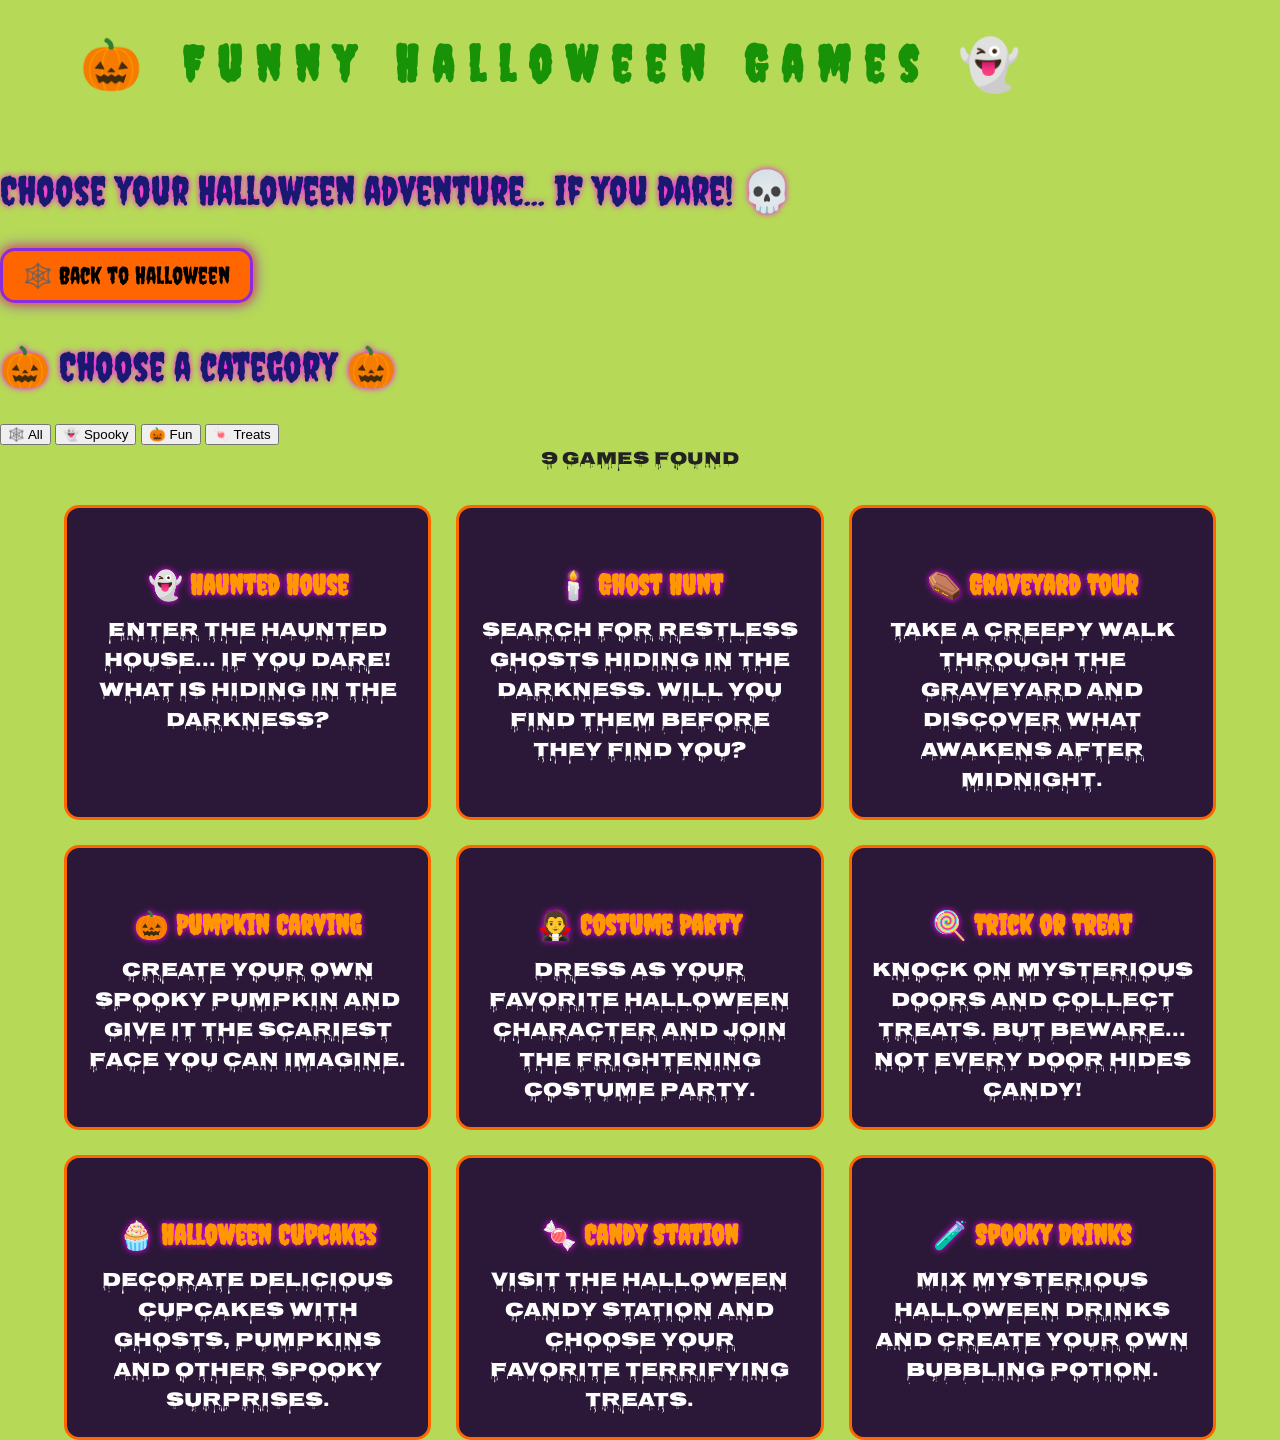
==== funnygames.html @ 908add5f "nieuwe pagina toegevoegd:funny games, met 9 kaarten, werkende filters, actieve filterknop. Js en css" ====
<!DOCTYPE html>
<html lang="nl">
<head>
    <meta charset="UTF-8">
    <meta name="viewport" content="width=device-width, initial-scale=1.0">
    <link rel="stylesheet" href="style.css">
    <link rel="stylesheet" href="funnygames.css">
    <link href="https://fonts.googleapis.com/css2?family=Creepster&display=swap"
      rel="stylesheet">
    <link href="https://fonts.googleapis.com/css2?family=Nosifer&display=swap"
      rel="stylesheet">
    <link rel="preconnect" href="https://fonts.googleapis.com">
    <link rel="preconnect" href="https://fonts.gstatic.com" crossorigin>
    <link href="https://fonts.googleapis.com/css2?family=Cormorant+Garamond:wght@400;600&family=Great+Vibes&family=Libre+Baskerville:wght@400;700&family=Public+Sans:wght@300;400;600&display=swap" rel="stylesheet">
    <title>Funny Games</title>
</head>
<body>
    <h1>🎃 Funny Halloween Games 👻</h1>

    <h2>Choose your Halloween adventure... if you dare! 💀</h2>

    <a href="index.html" class="back-btn">🕸️ Back to Halloween</a>

    <section class="games-section">

        <h2>🎃 Choose a category 🎃</h2>

        <div class="filter-buttons">

            <button type="button" data-filter="all">🕸️ All</button>

            <button type="button" data-filter="spooky">👻 Spooky</button>

            <button type="button" data-filter="fun">🎃 Fun</button>

            <button type="button" data-filter="treats">🍬 Treats</button>

        </div>

    <p id="filterStatus">9 games found</p>

    <div class="games-grid">

        <!--Fictieve button die niet bestaat alleen voor test bedoeld, Monsters oproepen alleen in noodgevallen haha
          <button type="button" data-filter="monsters">🧟 Monsters</button>-->

        <!--Spooky-->

        <article class="game-card" data-category="spooky">

            <h3>👻 Haunted House</h3>
            <p>
            Enter the haunted house... if you dare!
            What is hiding in the darkness?
            </p>
        
        </article>

        <article class="game-card" data-category="spooky">
            <h3>🕯️ Ghost Hunt</h3>
            <p>
            Search for restless ghosts hiding in the darkness.
            Will you find them before they find you?
            </p>
            </article>

        <article class="game-card" data-category="spooky">

            <h3>⚰️ Graveyard Tour</h3>
            <p>
            Take a creepy walk through the graveyard
            and discover what awakens after midnight.
            </p>
        </article>

        <!-- FUN -->

        <article class="game-card" data-category="fun">
            <h3>🎃 Pumpkin Carving</h3>
            <p>
            Create your own spooky pumpkin
            and give it the scariest face you can imagine.
            </p>
        </article>

        <article class="game-card" data-category="fun">
            <h3>🧛 Costume Party</h3>
            <p>
            Dress as your favorite Halloween character
            and join the frightening costume party.
            </p>
        </article>

        <article class="game-card" data-category="fun">
            <h3>🍭 Trick or Treat</h3>
            <p>
            Knock on mysterious doors and collect treats.
            But beware... not every door hides candy!
            </p>
        </article>


        <!-- TREATS -->

        <article class="game-card" data-category="treats">
            <h3>🧁 Halloween Cupcakes</h3>
            <p>
            Decorate delicious cupcakes with ghosts,
            pumpkins and other spooky surprises.
            </p>
        </article>

        <article class="game-card" data-category="treats">
            <h3>🍬 Candy Station</h3>
            <p>
            Visit the Halloween candy station
            and choose your favorite terrifying treats.
            </p>
        </article>

        <article class="game-card" data-category="treats">
            <h3>🧪 Spooky Drinks</h3>
            <p>
            Mix mysterious Halloween drinks
            and create your own bubbling potion.
            </p>
        </article>


    </div>


</section>















    <script src="funnygames.js"></script>

    

</body>
</html>
---- style.css ----
body {
    margin: 0;
    padding: 0;
    font-family: "Great-vibes", sans-serif;
    background-color: #b6d957;
    background-image: linear-gradient(to right,  #76b82a 0%,
    #d6e84a 30%,
    #f4d03f 60%,
    #8bc34a 100% );
       
    color: #222;
    transition: background 0.3s ease;
    min-height: 100vd;
   
}

h1{ 
    display: inline-block;
    font-family: "Creepster", cursive;
    letter-spacing: 14px;
    font-size: 50px;
    color: rgb(24, 146, 7);
    margin-left: 80px;
    align-items: center;
    font-weight: 800;
    margin-top: 0.5;
       
 }
 .title-center{
    text-align: center;
 }
 .halloween-title-box {
    display: inline-block;
}
.drip-line {
    position: relative;

    width: 92%;
    height: 7px;

    margin: 5px  auto 0;
    margin-right: 3px;
    margin-top: 0;

    background-color: orange;

    border-radius: 10%;

    box-shadow:
        0 0 5px orange,
        0 0 10px #ff6600;
}


/* Algemene vorm van een druppel */
.drop {
    position: absolute;

    top: 5px;

    width: 12px;
    background-color: orange;

    border-radius: 0 0 60% 60%;
    transform: scaleX(0.8);

    clip-path: polygon(
        10% 0%,
        90% 0%,
        100% 45%,
        85% 75%,
        50% 100%,
        15% 75%,
        16% 45%,
    );
}
/* Verschillende druppels */
.drop1 {
    left: 8%;
    width: 7px;
    height: 16px;
}

.drop2 {
    left: 25%;
    width: 12px;
    height: 28px;
}

.drop3 {
    left: 42%;
    width: 8px;
    height: 13px;
}

.drop4 {
    left: 59%;
    width: 13px;
    height: 24px;
}

.drop5 {
    left: 76%;
    width: 9px;
    height: 18px;
}

.drop6 {
    left: 92%;
    width: 11px;
    height: 26px;
}



#paragraph{
    color:rgb(213, 213, 46);
    font-size: 25px;
    transition: 0.3s;
}

h2 {
    font-family: "Creepster", cursive;
    margin-top: 0;
    margin-left: 0;
    font-size: 40px;
    color:#ff9800;
    font-weight: 100;
    padding:0;
}

p {
    font-family: "Nosifer", cursive;
    font-size: 1.1rem;
    text-align: center;
    margin: 0;
    font-weight: 100;
}

#colorBtn{
    color: black;
}
#colorBtn{
    background-color:#d2c747;
    border: 3px solid #6b4785;
    
    box-shadow:
        0 0 8px #8a2be2,
        0 0 10px #8a2be2;

    transition: 
        transform 0.3s ease,
        box-shadow 0.3s ease,
        filter 0.3s ease;

    cursor: pointer;
}

#colorBtn.actief:hover{
    background-color: #07941a;

}

.gedraaid{
    transform: rotate(180deg);
}
#darkModeBtn{
    font-family: "Nosifer", cursive;
    background-color:#ff6600 ;
    color: black;
    

    transition: 0.4s ease;

    box-shadow:
        0 0 5px #ff6600,
        0 0 10px #ff6600;
    width: 350px;   
    font-size: 18px;
    height: 65px;
    border-radius: 15px;
}
/* DARK MODE - moet later staan */
body.dark #darkModeBtn {
    color: white;

    text-shadow:
        0 0 5px #ff00ff,
        0 0 10px #ff00ff,
        0 0 20px #ff69b4;
}


#dagenBtn {
    font-family: "Nosifer", cursive;
    background-color: #ff6600;
    color: black;
    margin-top: 50px;
    margin-left: 30px;

    transition: 0.4s ease;

    box-shadow:
        0 0 5px #ff6600,
        0 0 10px #ff6600;
    width: 550px;   
    font-size: 18px;
    height: 40px;
    border-radius: 15px;
}

#darkModeBtn:hover,
#dagenBtn:hover {
    background-color: #ff4500;

    transform: translateY(-3px);

    box-shadow:
        0 0 8px #ff6600,
        0 0 15px #ff4500,
        0 0 25px #ff2200;
        animation: fireGlow 0.5s infinite alternate;
}
#musicBtn{
    font-family: "Nosifer", cursive;
    background-color: #ff6600;
    color: black;
    margin-top: 50px;
    margin-left: 30px;

    transition: 0.4s ease;

    box-shadow:
        0 0 5px #ff6600,
        0 0 10px #ff6600;
    width: 550px;   
    font-size: 18px;
    height: 40px;
    border-radius: 15px;

}
@keyframes fireGlow {

    from {
        box-shadow:
            0 0 5px #ff6600,
            0 0 10px #ff4500,
            0 0 15px #ff2200;
    }

    to {
        box-shadow:
            0 0 10px #ff9900,
            0 0 20px #ff6600,
            0 0 30px #ff2200;
    }
}
.fire-button-container {
    position: relative;
    display: inline-block;

    margin-top: 30px;
}
.flame {
    position: absolute;

    bottom: 40px;

    width: 22px;
    height: 38px;

    background-color: #ff6600;

    border-radius: 50% 0% 20% 50%;

    transform: translateY(10px) scale(0.7);

    opacity: 0;

    pointer-events: none;
    box-shadow:
        0 0 8px #ff6600,
        0 0 15px #ff3300;
}
.flame::after {
    content: "";

    position: absolute;

    width: 30px;
    height: 60px;

    left: 6px;
    bottom: 4px;

    background-color: #ffcc00;

    clip-path: polygon(
    50% 0%,
    62% 22%,
    75% 12%,
    72% 38%,
    92% 30%,
    82% 60%,
    100% 72%,
    72% 100%,
    28% 100%,
    0% 72%,
    18% 52%,
    12% 32%,
    35% 42%
);
}

.flame1 {
    left: 25%;
}

.flame2 {
    left: 50%;
    height: 45px;
}

.flame3 {
    left: 75%;
}
.fire-button-container:hover .flame {
    opacity: 1;

    animation: vlamOmhoog 1s infinite;
}
@keyframes vlamOmhoog {

    0% {
        transform: translateY(10px) scale(0.7);
        opacity: 0;
    }

    40% {
        opacity: 1;
    }

    100% {
        transform: translateY(-40px) scale(0.2);
        opacity: 0;
    }
}
.flame1 {
    animation-delay: 0s !important;
}

.flame2 {
    animation-delay: 0.3s !important;
}

.flame3 {
    animation-delay: 0.6s !important;
}
#toggleParagraphBtn,
#draaiBtn,
#rechtopBtn{
   
    border: 3px solid #8a2be2;

    box-shadow:
        0 0 5px #8a2be2,
        0 0 10px #8a2be2,
        0 0 15px #8a2be2;
}
#toggleParagraphBtn:hover,
#draaiBtn:hover,
#rechtopBtn:hover,
#colorBtn:hover {
    transform: scale(1.05);

    box-shadow:
        0 0 10px #ff6600,
        0 0 20px #8a2be2,
        0 0 30px #8a2be2;

    filter: brightness(1.15);
}

/* Header */
header {
    display: flex;
    justify-content: space-between;
    align-items: center;
    padding: 15px 20px;
}

/* Knoppen */
.button-grid{
    font-family: "Nosifer", cursive;
    background-color: none;
    color: rgb(227, 164, 54);
    font-size: 1rem;
    padding: 8px 14px;
    border: none;
    border-radius: 15px;
    cursor: pointer;
    transition: 0.6s ease;
    align-items: center;
    display: grid;
    grid-template-columns: auto auto;
    width: auto;
    margin-left: 300px;

    gap: 20px;
    justify-content: center;
    margin-top: 30px;
    white-space: nowrap;
    width: fit-content;

}
.button-grid button {
    font-family: "Nosifer", cursive;
    background-color: #ff4500;
    color: black;
    font-size: 1.3rem;
    padding: 10px 20px;

    min-width: 220px;
    min-height: 45px;

    border: none;
    border-radius: 15px;

    cursor: pointer;
    transition: 0.6s ease;
     
}
   


button:hover {
    transform: translateY(-2px);
    background-color: rgb(222, 244, 27);
}
h2{
    margin-top: 40px;
    color: midnightblue;
    filter: drop-shadow(0 0 3px magenta);
}
.center-subtitle{
    text-align: center;
    text-decoration: underline !important;
    color: midnightblue;
    filter: drop-shadow(0 0 3px magenta);
}


/* Accent */
.accent {
    color: orange;
    background-color: black;
    padding: 5px;
}


/* Paragraph toggle */
.paragraph-style {
    padding: 14px 28px;
    font-size: 2rem;
    border-radius: 15px;
    background-color: green;
    color: white;
    text-align: center;
    width: 400px;
    margin-left: 30%;
}
.green{
    background-color: rgb(204, 249, 40);
}
.p toggelen{
    color:#ff00ff;
}
section{
    height: 100px;
    margin: 0;
    padding:0;


}

.rotate0 {
    transform: scale(0.95)rotate(0deg);
    transition: transform 0.3s ease;
}

.rotate180 {
    transform: scale(0.95)rotate(180deg);
    transition: transform 0.3s ease;
}

/* Layout main */
main {
    display: inline;
    gap: 30px;
    padding: 20px;
    
}

main section {
    background: white;
    padding: 20px;
    border-radius: 12px;
    box-shadow: 0 2px 6px rgba(0,0,0,0.1);
    animation: fadeInUp 0.5s ease forwards;
}

/* Puff image */
.puff-image {
    width: 100%;
    opacity: 0;
    transform: scale(0.95) rotate(180deg);
    transition: transform 0.3s ease, opacity 1s ease;
}

/*Mist laag 1*/
.mist-1{
    animation: mistLinks 12s ease-in-out infinite alternate;
}
/*Mist laag 2*/
.mist-2{
    top:40%;
    opacity: 0.45;
    animation: mistRechts 18s ease-in-out infinite alternate;
}
/* Mist laag 3*/
.mist-3{
    top:55%;
    opacity:0.35;
     animation: mistLinks 25s ease-in-out infinite alternate;
}

/* Neon glow box */
.neon-box {
    margin-top: 20px;
    padding: 15px;
    text-align: center;
    color: #fff;
    background: #111;
    border-radius: 10px;
    box-shadow: 0 0 13px #ff00ff, 0 0 25px #ff00ff;
    animation: neonPulse 2s infinite alternate;
}

/* Halloween tekst */
#Halloween {
    margin-left: 60px ;
    margin-bottom: 30px;
    margin-right: 100px;
    font-size: 22px;
    text-align: right;
    font-weight: bold;
    color: midnightblue;
    filter: drop-shadow(0 0 3px magenta);
    display: inline-block;
}
.webben {
    margin-left: -10px;
    font-size: 30px;
    filter: grayscale(100%) brightness(0) invert(1);
    text-shadow: 0 0 8px white;
}

/* Dark mode */
body.dark {
    background-color: #121212;
    background-image: none;
    color: #f5f5f5;
    text-shadow:
        0 0 5px #ff00ff,
        0 0 10px #ff00ff,
        0 0 20px #ff69b4;
}
body.dark #toggleParagraphBtn,
body.dark #draaiBtn,
body.dark #rechtopBtn,
body.dark #colorBtn,
body.dark #musicBtn {
    color: white;

    text-shadow:
        0 0 5px #ff00ff,
        0 0 10px #ff00ff,
        0 0 20px #ff69b4;
}

body.dark main section {
    background: #1e1e1e;
    
}

body.dark h1 {
    color: #ff9800;
}

body.dark .neon-box {
    background: #000;
}

body.dark .puff-image {
    filter: brightness(0.9) contrast(1.1);
}

body.dark .mist {
    background: radial-gradient(circle, rgba(255,255,255,0.15) 0%, rgba(255,255,255,0) 70%);
}

/* Animaties */
@keyframes mistPuff {
    0% { opacity: 0; transform: scale(0.8); }
    40% { opacity: 0.8; transform: scale(1.2); }
    100% { opacity: 0; transform: scale(1.5); }
}

@keyframes neonPulse {
    0% { box-shadow: 0 0 10px #ff00ff, 0 0 20px #ff00ff; }
    100% { box-shadow: 0 0 20px #ff00ff, 0 0 40px #ff00ff; }
}

@keyframes fadeInUp {
    from { opacity: 0; transform: translateY(20px); }
    to { opacity: 1; transform: translateY(0); }
}

/* Responsive */
@media (max-width: 700px) {
    main {
        grid-template-columns: 1fr;
        padding: 10px;
    }

    .puff-container {
        margin: 0 auto;
    }

    .neon-box {
        font-size: 0.95rem;
    }
}


.puff-container {
    position: relative;
    /*width: 1500px;*/
    max-width: 95%;
    height: 360px;
    max-width: 95%;
    margin: 0 auto;
    padding: 0;
    overflow: hidden;
    background-color: #c408c4;
    animation: spookyGlow 2s infinite alternate;
}
@keyframes spookyGlow {
    from {
        box-shadow:
            0 0 5px #8a2be2,
            0 0 10px #8a2be2;
    }

    to {
        box-shadow:
            0 0 10px #ff00ff,
            0 0 20px #8a2be2,
            0 0 30px #ff6600;
    }
    
}

.puff-container #foto {
    position: absolute;
    top:0;
    left:0;
    width: 100%;
    height: 100%;
    margin:0;
    padding:0;
    object-fit: cover;
    display: block;
    
}

.mist::before {
    content: "";
    position: absolute;
    
    left: 0;
    bottom: -30px;

    width: 100%;
    height: 150px;
    z-index: 1000;
    pointer-events: none;
    background-color:white;
      
    opacity: 0.7;
    filter: blur(25px);
    animation: mistBewegen 4s ease-in-out infinite alternate;
    border-radius: 50% 40% 60% 30%;
    
}
.mist::after {
    content: "";
    position: absolute;

    width: 300px;
    height: 90px;

    background-color: white;

    right: 20px;
    top: -10px;

    border-radius: 50%;

    opacity: 0.4;
    filter: blur(35px);
}

@keyframes mistBewegen {

    0% {
        left: -300px;
    }

    100% {
        left: 0px;
    }
}
.mist-achtergrond {
    bottom: 50px;
    height: 100px;

    opacity: 0.8;

    animation: mistAndereKant 7s ease-in-out infinite alternate;
}

@keyframes mistAndereKant {
    from {
        left: 300px;
    }

    to {
        left: -300px;
    }
}

#accentBtn{
    font-family: "Creepster", cursive;
    background-color : #ff6600;
    color: white;
    font-size: 26px;
    border-radius: 15px;
    box-shadow:
        0 0 8px #ff6600,
        0 0 15px #ff4500,
        0 0 25px #ff2200;
        animation: fireGlow 0.5s infinite alternate;

}
#inhoudResultaat{
    font-family: "Creepster", cursive;
    background-color : #ff6600;
    color: white;
    font-size: 26px;
    border-radius: 15px;
    box-shadow:
        0 0 8px #ff6600,
        0 0 15px #ff4500,
        0 0 25px #ff2200;
        animation: fireGlow 0.5s infinite alternate;
        display: inline-block;
}
h3{
    font-family: "Creepster", cursive;
    font-size: 30px;
    margin-top: 40px;
    color: midnightblue;
    filter: drop-shadow(0 0 3px magenta);
}
.games-grid {
    display: grid;

    grid-template-columns:
        repeat(auto-fit, minmax(300px, 1fr));

    gap: 25px;

    width: 90%;
    max-width: 1200px;

    margin: 30px auto;
}
.game-card {
    background-color: #2b1838;
    border: 3px solid #ff6600;
    border-radius: 15px;

    padding: 20px;
    min-height: 180px;

    text-align: center;
}
.game-card h3 {
    color: #ff9800;
    font-size: 28px;
    margin-bottom: 15px;
}

.game-card p {
    color: white;
    font-size: 20px;
    line-height: 1.5;
}
.filter-buttons button.active {
    background-color: #2b1838;
    color: #ff9800;
    border: 2px solid #ff6600;
    transform: scale(1.08);
}
.extra-buttons {
    font-family: "Creepster", cursive;
    display: flex;
    justify-content: center;
    align-items: center;
    gap: 25px;

    margin: 30px auto;
    flex-wrap: wrap;
}
.ketel-buttons {
    font-family: "Creepster", cursive;
    display: grid;
    grid-template-columns: 1fr 1fr 1fr;
    align-items: center;
    font-size: 30px;
    width: 100%;
    margin-top: 30px;
    
}
.ketel-buttons h3{
    grid-column: 1;
    grid-row: 1;
    justify-self: start;
    align-self: center;
    margin: 0;
}
#inhoudResultaat {
    grid-column: 2;
    grid-row: 1;
    justify-self: center;
    align-self: center;
    margin-left: 0;
}
.funnyGamesBtn {
    grid-column: 3;
    grid-row: 1;
    justify-self: center;
    align-self: center;
   
}
---- funnygames.css ----
.back-btn {
    display: inline-block;

    font-family: "Creepster", cursive;
    font-size: 24px;

    background-color: #ff6600;
    color: black;

    padding: 10px 20px;
    border: 3px solid #8a2be2;
    border-radius: 15px;

    text-decoration: none;
    cursor: pointer;

    box-shadow:
        0 0 8px #ff6600,
        0 0 15px #8a2be2;

    transition: 0.3s ease;
}

.back-btn:hover {
    transform: translateY(-3px);

    box-shadow:
        0 0 10px #ff6600,
        0 0 20px #8a2be2,
        0 0 30px #ff00ff;
}
body {
    background-image: url("https://disneycruiselineblog.com/wp-content/uploads/2023/10/Disney-Treasure-The-Haunted-Mansion-Parlor-Logo.jpg");
    /*background-image: url("https://mcdn.wallpapersafari.com/medium/11/8/YmTSnC.jpg");*/
   /* background-image: url("https://disneyparksblog.com/app/uploads/2023/08/Haunted-Mansion-Wallpapers-Hitchhiking-Ghosts.jpg");*/
    background-size: cover;
    background-position: center;
    background-repeat: no-repeat;
    background-attachment: fixed;
};
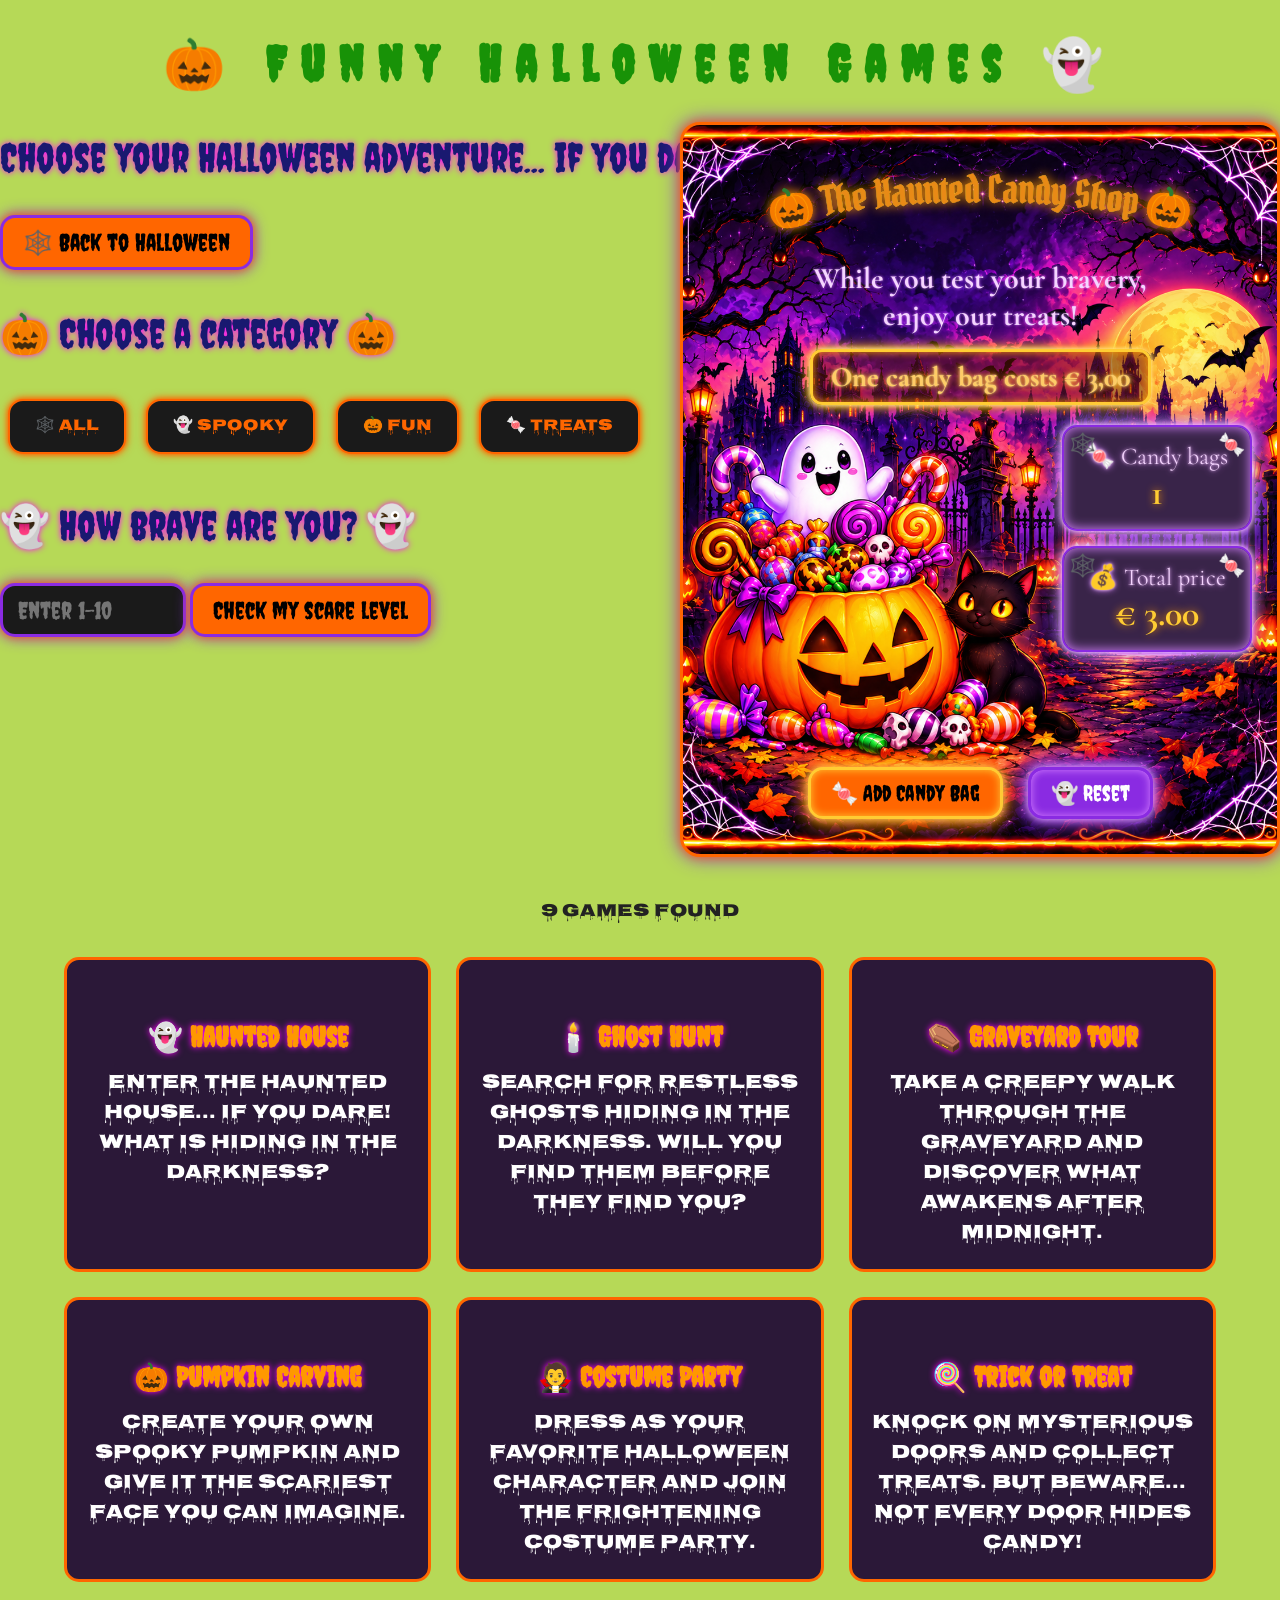
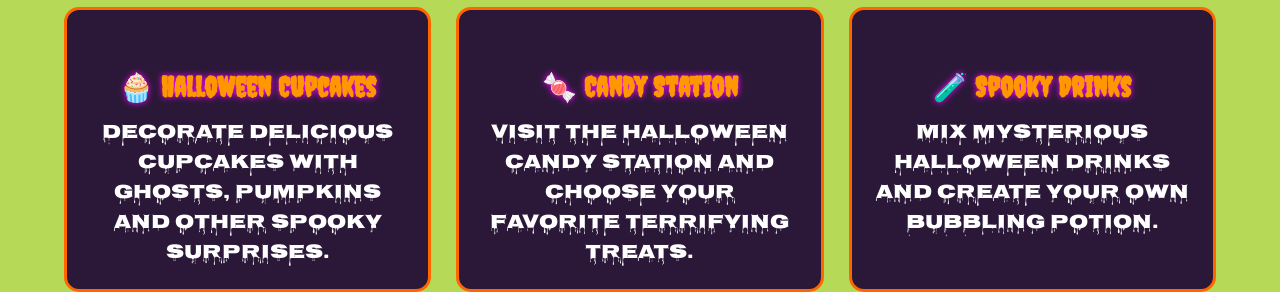
==== commit 91fafc54: "Voeg interactieve Haunted Candy Shop toe met Halloween styling" ====
--- a/funnygames.html
+++ b/funnygames.html
@@ -9,6 +9,7 @@
       rel="stylesheet">
     <link href="https://fonts.googleapis.com/css2?family=Nosifer&display=swap"
       rel="stylesheet">
+    <link href="https://fonts.googleapis.com/css2?family=Pirata+One&display=swap" rel="stylesheet">
     <link rel="preconnect" href="https://fonts.googleapis.com">
     <link rel="preconnect" href="https://fonts.gstatic.com" crossorigin>
     <link href="https://fonts.googleapis.com/css2?family=Cormorant+Garamond:wght@400;600&family=Great+Vibes&family=Libre+Baskerville:wght@400;700&family=Public+Sans:wght@300;400;600&display=swap" rel="stylesheet">
@@ -37,15 +38,65 @@
 
         </div>
 
-    <p id="filterStatus">9 games found</p>
+        <div class="halloween-interactive">
 
-    <div class="games-grid">
+        <div class="bravery-section">
+            <h2>👻 How brave are you? 👻</h2>
+            <input type="number" id="scareLevel" min="1" placeholder="Enter 1-10">
+            <button type="button" id="scareBtn">Check my scare level</button>
+            <p id="scareResultaat"></p>
+        </div>
+
+
+        <div class="candy-shop">
+            <svg class="candy-title-svg" viewBox="0 0 600 110">
+            <defs>
+            <path id="candy-arc"
+              d="M 35 85 Q 300 20 565 85" />
+            </defs>
+
+            <text class="candy-arc-text">
+            <textPath href="#candy-arc"
+                  startOffset="50%"
+                  text-anchor="middle">
+                🎃 The Haunted Candy Shop 🎃
+            </textPath>
+            </text>
+            </text>
+            </svg>
+
+        <p>While you test your bravery, <br>enjoy our treats!</p>
+        <p class= "candy-price">One candy bag costs € 3,00</p>
+        
+        <div class="candy-info">
+
+            <div class="candy-box">
+            <p>🍬 Candy bags</p>
+            <p id="aantalResultaat">1</p>
+        </div>
+
+        <div class="candy-box">
+            <p>💰 Total price</p>
+            <p id="prijsResultaat"></p>
+        </div>
+
+        </div>
+
+        <div class="candy-buttons">
+            <button type="button" id="addCandyBtn">🍬 Add Candy Bag</button>
+            <button type="button" id="resetCandyBtn">👻 Reset</button>
+        </div>
+
+        </div>
+
+        </div>
+
+       
+        <p id="filterStatus">9 games found</p>
+        <div class="games-grid">
 
         <!--Fictieve button die niet bestaat alleen voor test bedoeld, Monsters oproepen alleen in noodgevallen haha
           <button type="button" data-filter="monsters">🧟 Monsters</button>-->
-
-        <!--Spooky-->
-
         <article class="game-card" data-category="spooky">
 
             <h3>👻 Haunted House</h3>
@@ -132,21 +183,7 @@
 
 </section>
 
-
-
-
-
-
-
-
-
-
-
-
-
-
-
-    <script src="funnygames.js"></script>
+ <script src="funnygames.js"></script>
 
     
 
--- a/funnygames.css
+++ b/funnygames.css
@@ -1,4 +1,4 @@
-.back-btn {
+.back-btn{
     display: inline-block;
 
     font-family: "Creepster", cursive;
@@ -29,6 +29,42 @@
         0 0 20px #8a2be2,
         0 0 30px #ff00ff;
 }
+.filter-buttons button{
+    border-radius: 15px;
+     
+    background-color: #1a1a1a;
+    color: #ff6600;
+
+    border: 2px solid #ff6600;
+    border-radius: 15px;
+
+    padding: 12px 25px;
+    margin: 8px;
+
+    font-family: "Nosifer", cursive;
+    font-size: 16px;
+
+    cursor: pointer;
+
+    box-shadow:
+        0 0 5px #ff6600,
+        0 0 10px #ff6600;
+
+    transition: 0.3s ease;
+}
+.filter-buttons button:hover{
+    background-color: #ff6600;
+    color: #000;
+
+    transform: translateY(-4px) scale(1.05);
+
+    box-shadow:
+        0 0 10px #ff6600,
+        0 0 20px #ff4500,
+        0 0 30px #ff4500;
+}
+
+
 body {
     background-image: url("https://disneycruiselineblog.com/wp-content/uploads/2023/10/Disney-Treasure-The-Haunted-Mansion-Parlor-Logo.jpg");
     /*background-image: url("https://mcdn.wallpapersafari.com/medium/11/8/YmTSnC.jpg");*/
@@ -37,4 +73,248 @@
     background-position: center;
     background-repeat: no-repeat;
     background-attachment: fixed;
-};
+}
+
+#scareBtn {
+    font-family: "Creepster", cursive;
+    font-size: 24px;
+    background-color: #ff6600;
+    color: black;
+    padding: 10px 20px;
+    border: 3px solid #8a2be2;
+    border-radius: 15px;
+    cursor: pointer;
+    box-shadow:
+        0 0 8px #ff6600,
+        0 0 15px #8a2be2;
+    transition: 0.3s ease;
+}
+#scareLevel {
+    font-family: "Creepster", cursive;
+    font-size: 24px;
+
+    background-color: #1a1a1a;
+    color: #ff6600;
+
+    padding: 10px 15px;
+
+    border: 3px solid #8a2be2;
+    border-radius: 15px;
+
+    width: 150px;
+
+    box-shadow:
+        0 0 8px #ff6600,
+        0 0 15px #8a2be2;
+
+    outline: none;
+}
+.halloween-interactive {
+    display: flex;
+    justify-content: space-between;
+    align-items: flex-start;
+    gap: 30px;
+    margin-bottom: -300px;
+}
+
+.bravery-section {
+    flex: 1;
+}
+
+.candy-shop {
+    flex: 1;
+}
+.candy-shop {
+    background-color: #21162e;
+    background-image: url("images/haunted-candy-decoratie.png");
+    background-size: cover;
+    background-position: center;
+    border: 3px solid #ff6600;
+    border-radius: 20px;
+    max-width: 600px;
+    width: 100%;
+    box-sizing: border-box;
+    transform: translateY(-340px);
+    min-height: 600px;
+    padding: 25px;
+
+    box-shadow:
+        0 0 10px #ff6600,
+        0 0 20px #8a2be2;
+}
+.candy-shop h2 {
+    font-family: "Pirata One", cursive;
+    color:  #ffcc33;
+    text-align: center;
+    text-shadow:
+    0 0 3px #fff2a8,
+    0 0 8px #ffcc33,
+    0 0 16px #ff9900,
+    0 0 25px #ff6600;
+}
+
+.candy-shop p {
+    font-family: "Cormorant Garamond", serif;
+    font-size: 24px;
+    color: #e9c8ff;
+    text-align: center;
+}
+.candy-info {
+    display: flex;
+    gap: 15px;
+    margin-top: 20px;
+    flex-direction: column;
+    width: 35%;
+    margin-left: auto;
+}
+
+.candy-box {
+    flex: 1;
+    background-color: #392449;
+    border: 2px solid #8a2be2;
+    border-radius: 15px;
+    padding: 15px;
+    text-align: center;
+    box-shadow:
+    0 0 5px #f5c6ff,
+    0 0 12px #d580ff,
+    0 0 22px #c99bea,
+    inset 0 0 12px #d580ff;/*binnenrand laten oplichten*/
+    position: relative;/*om de spinnenweb straks in de hoekjes te zetten*/
+}
+#addCandyBtn,
+#resetCandyBtn {
+    font-family: "Creepster", cursive;
+    font-size: 22px;
+
+    background-color: #ff6600;
+    color: black;
+
+    border: 3px solid #8a2be2;
+    border-radius: 15px;
+
+    padding: 10px 20px;
+    margin: 10px 5px;
+
+    cursor: pointer;
+
+    box-shadow:
+        0 0 8px #ff6600,
+        0 0 15px #8a2be2;
+
+    transition: 0.3s ease;
+}
+
+#addCandyBtn:hover,
+#resetCandyBtn:hover {
+    transform: translateY(-3px);
+
+    box-shadow:
+        0 0 10px #ff6600,
+        0 0 20px #8a2be2,
+        0 0 30px #ff00ff;
+}
+
+body > h1 {
+    display: block;
+    text-align: center;
+    margin-left: 0;
+}
+.candy-box p:first-child {/*eerste regel in candy-box*/
+    color:  #f5d5ff;
+
+    text-shadow:
+        0 0 3px #f5c6ff,
+        0 0 7px #d580ff;
+}
+
+.candy-box p:last-child {/*laatste regel in candy-box*/
+    color: #ffcc33;
+    font-size: 36px;
+    font-weight: bold;
+    text-shadow: 0 0 8px #ff9900;
+}
+.candy-box::before {/*voor het html element candy-box*/
+    content: "🕸️";
+    position: absolute;
+    top: 5px;
+    left: 5px;
+    font-size: 22px;
+}
+.candy-box::after {
+    content: "🍬";
+    position: absolute;
+    top: 5px;
+    right: 5px;
+    font-size: 22px;
+}
+#resetCandyBtn {
+    background-color: #8a2be2;
+    color: white;
+    box-shadow:
+    0 0 8px #e5b3ff,
+    0 0 18px #b347ff,
+    0 0 28px #8a2be2,
+    inset 0 0 8px #d580ff;
+}
+.candy-buttons {
+    display: flex;
+    justify-content: center;
+    align-items: center;
+    gap: 15px;
+    margin-top: 105px;
+}
+#addCandyBtn {
+    box-shadow:
+        0 0 8px #ffcc66,
+        0 0 18px #ff9900,
+        0 0 28px #ff6600,
+        inset 0 0 8px #ffcc33;
+        border: 3px solid #ffcc33;
+}
+.candy-shop .candy-price {
+    display: table;
+    margin: 15px auto;
+    padding: 8px 18px;
+    font-size: 28px;
+    font-weight: bold;
+    background-color: rgba(101, 20, 2, 0.5);
+    color: #ffcc66;
+    text-shadow:
+    0 0 2px #fff2a8,
+    0 0 5px #ffcc33,
+    0 0 8px #ff9900;
+    border: 3px solid #ffcc33;
+    border-radius: 12px;
+
+    box-shadow:
+        0 0 5px #fff2a8,
+        0 0 10px #ffcc33,
+         0 0 18px #ff9900,
+        inset 0 0 8px #ff9900;
+}
+.candy-title-svg {
+    display: block;
+    width: 100%;
+    height: 110px;
+}
+
+.candy-arc-text {
+    fill: #ffcc33;
+    font-family: "Pirata One", cursive;
+    font-size: 42px;
+    fill: #e88a16;
+    stroke: #ffcc33;
+    stroke-width: 0.5px;
+    paint-order: stroke fill;
+    filter: drop-shadow(0 0 30px #ffcc33);
+    filter: drop-shadow(0 0 6px #ff9900);
+     
+}/*omdat moet de p zijn van while you test your bravery, kind van candy-shop maar niet candy-prijs dat is ook kind maar dichtbijzijnde*/
+.candy-shop > p:not(.candy-price) {/*om die ene p te isoleren*/
+    font-family: "Cormorant Garamond", serif;
+    font-size: 30px;
+    font-weight: bold;
+    color: #f5d5ff;
+    text-shadow: 0 0 3px #d580ff;
+}
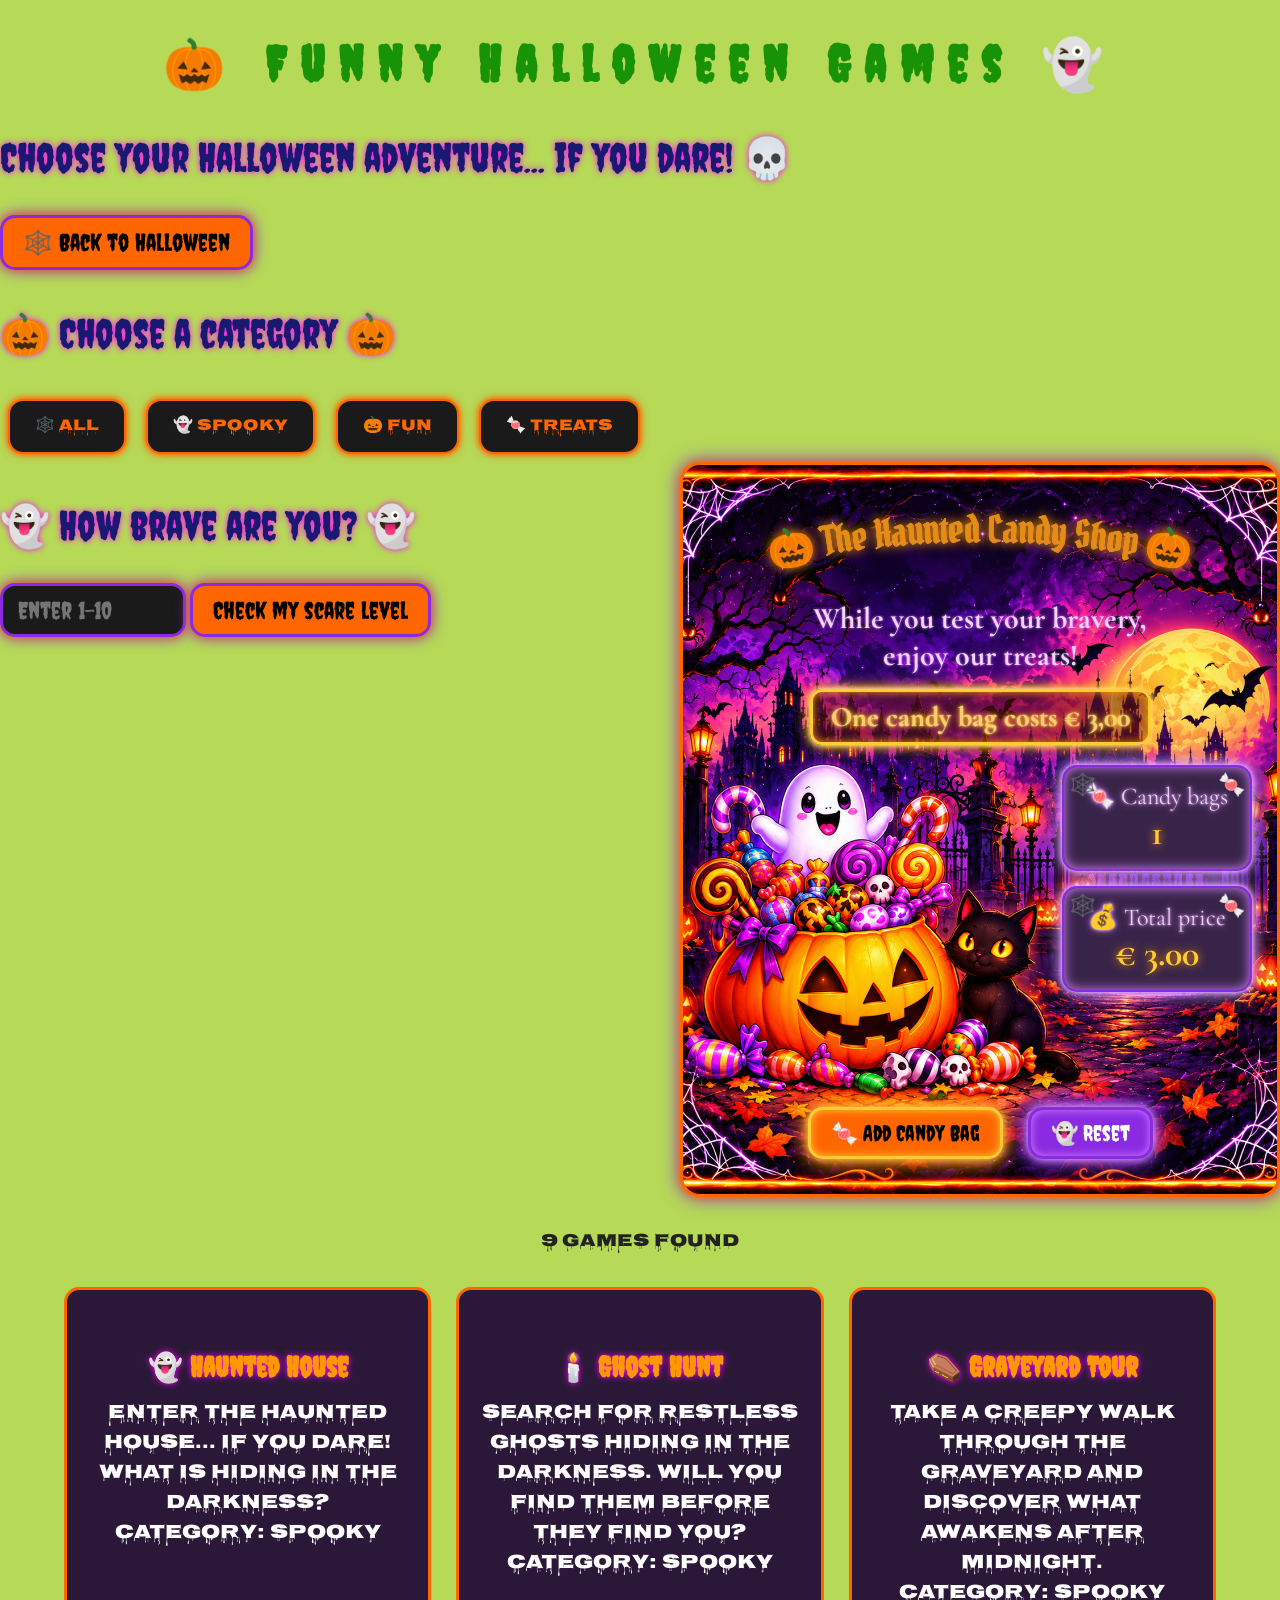
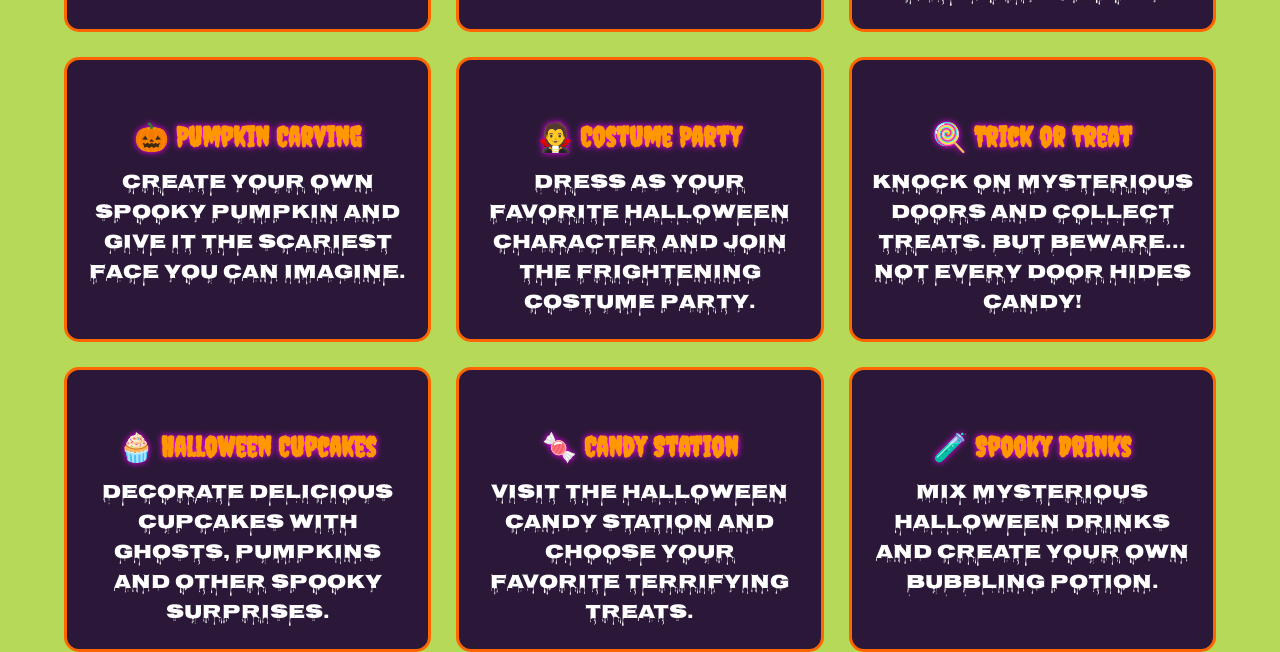
==== commit 3e59db60: "Voeg dynamische Halloween-gamekaarten toe en verbeter responsive layout" ====
--- a/funnygames.html
+++ b/funnygames.html
@@ -52,15 +52,12 @@
             <svg class="candy-title-svg" viewBox="0 0 600 110">
             <defs>
             <path id="candy-arc"
-              d="M 35 85 Q 300 20 565 85" />
-            </defs>
+              d="M 35 85 Q 300 20 565 85" /></defs>
 
             <text class="candy-arc-text">
             <textPath href="#candy-arc"
                   startOffset="50%"
-                  text-anchor="middle">
-                🎃 The Haunted Candy Shop 🎃
-            </textPath>
+                  text-anchor="middle">🎃 The Haunted Candy Shop 🎃</textPath>
             </text>
             </text>
             </svg>
@@ -89,6 +86,26 @@
 
         </div>
 
+        <dialog id="candyDialog"><!-- Popup venster -->
+            <h2>🎃 Candy Bag Configurator 🎃</h2>
+            <label for="candyType">Choose your candy bag:</label><!-- wat de bezoeker gaat kiezen -->
+
+        <select id="candyType"><!-- uitklaapbare keuzelijst -->
+            <option value="normal">🎃 Normal Candy Bag - € 3,00</option>
+            <option value="spooky">👻 Spooky Candy Bag - € 4,00</option>
+        </select>
+
+        <label for="candyAmount">How many candy bags?</label>
+        <input type="number" id="candyAmount" min="1" max="10" value="1">
+        <label for="candySurprise">
+        <input type="checkbox" id="candySurprise">👻 Add Halloween Surprise (+ € 2,00)</label>
+        <p id="candyBonnetje"></p>
+        <button type="button" id="confirmCandyBtn">🍬 Confirm Candy Bags</button>
+        <button type="button" id="closeCandyBtn">❌ Close</button>
+
+        
+        </dialog>
+
         </div>
 
        
@@ -97,32 +114,8 @@
 
         <!--Fictieve button die niet bestaat alleen voor test bedoeld, Monsters oproepen alleen in noodgevallen haha
           <button type="button" data-filter="monsters">🧟 Monsters</button>-->
-        <article class="game-card" data-category="spooky">
-
-            <h3>👻 Haunted House</h3>
-            <p>
-            Enter the haunted house... if you dare!
-            What is hiding in the darkness?
-            </p>
-        
-        </article>
-
-        <article class="game-card" data-category="spooky">
-            <h3>🕯️ Ghost Hunt</h3>
-            <p>
-            Search for restless ghosts hiding in the darkness.
-            Will you find them before they find you?
-            </p>
-            </article>
-
-        <article class="game-card" data-category="spooky">
-
-            <h3>⚰️ Graveyard Tour</h3>
-            <p>
-            Take a creepy walk through the graveyard
-            and discover what awakens after midnight.
-            </p>
-        </article>
+       
+        <div id="spookyList"></div>
 
         <!-- FUN -->
 
--- a/funnygames.css
+++ b/funnygames.css
@@ -317,4 +317,96 @@
     font-weight: bold;
     color: #f5d5ff;
     text-shadow: 0 0 3px #d580ff;
+}
+
+/* 🎃 Halloween Candy Configurator */
+
+#candyDialog {
+    background: linear-gradient(135deg, #2b103d, #57236d);
+    color: #fff0c2;
+    border: 3px solid #ffad33;
+    border-radius: 20px;
+    padding: 30px;
+    width: 90%;
+    max-width: 430px;
+    box-shadow: 0 0 25px #ff8c00;
+    text-align: center;
+}
+
+#candyDialog::backdrop {
+    background: rgba(0, 0, 0, 0.75);
+}
+
+#candyDialog h2 {
+    color: #ffbd59;
+    text-shadow: 0 0 10px #ff6600;
+}
+
+#candyDialog label {
+    display: block;
+    margin: 15px 0 8px;
+}
+
+#candyDialog select,
+#candyDialog input[type="number"] {
+    padding: 10px;
+    border-radius: 10px;
+    border: 2px solid #d5a6f5;
+    max-width: 100%;
+}
+
+#candyBonnetje {
+    color: #ffe29a;
+    font-size: 18px;
+    margin: 20px 0;
+    line-height: 1.6;
+}
+
+#candyDialog button {
+    background: #ff8c00;
+    color: #24102f;
+    border: none;
+    border-radius: 12px;
+    padding: 12px 18px;
+    margin: 6px;
+    cursor: pointer;
+    font-weight: bold;
+}
+
+#candyDialog button:hover {
+    background: #ffbd59;
+    box-shadow: 0 0 15px #ff8c00;
+}
+#spookyList {
+    display: contents;
+}
+/* Week 6 - Responsive voor mobiele schermen */
+@media (max-width: 900px) {
+
+    .halloween-interactive {
+        flex-direction: column;
+        align-items: stretch;
+        gap: 25px;
+        margin-bottom: 30px;
+    }
+
+    .candy-shop {
+        transform: none;
+        max-width: 100%;
+        min-height: auto;
+    }
+
+    .bravery-section {
+        width: 100%;
+        min-width: 0;
+    }
+}
+@media (min-width: 901px) and (max-width: 1280px) {
+    .candy-shop {
+        transform: none;
+    }
+
+    .halloween-interactive {
+        margin-bottom: 30px;
+    }
 }
